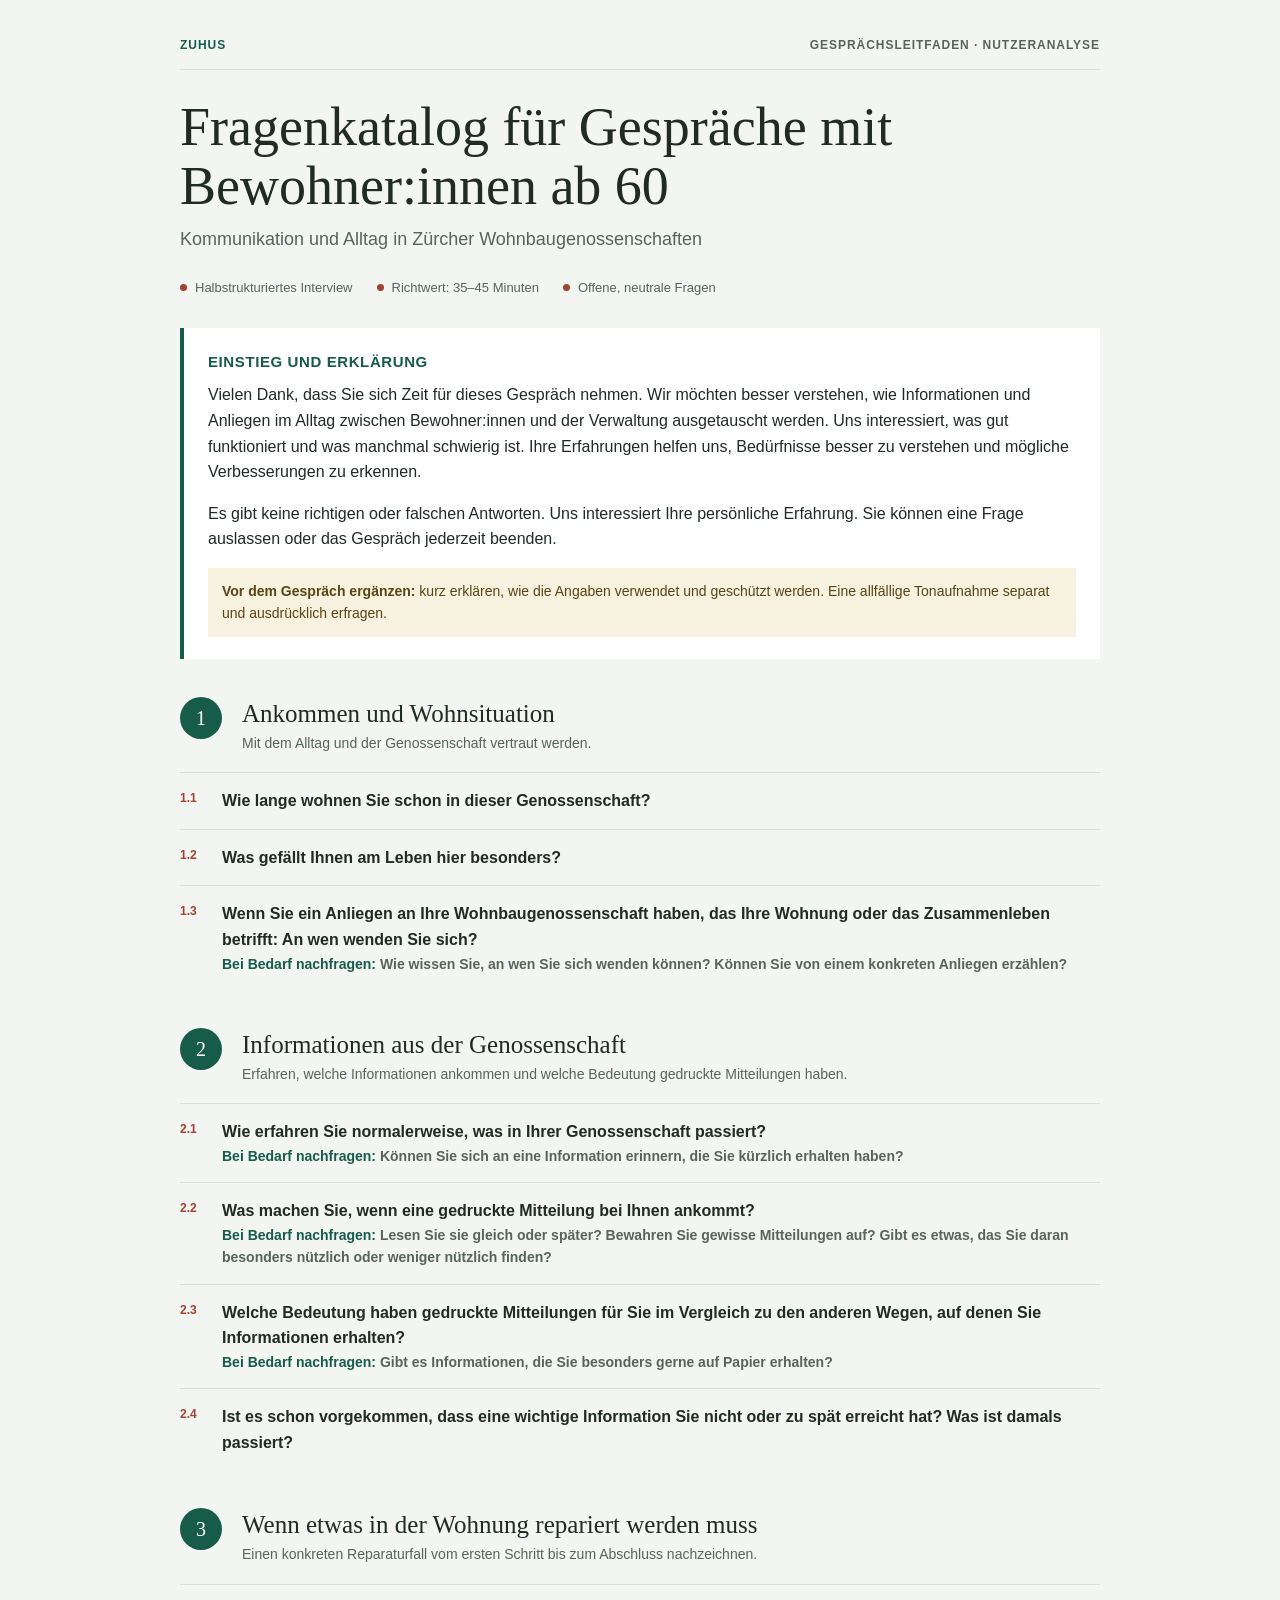
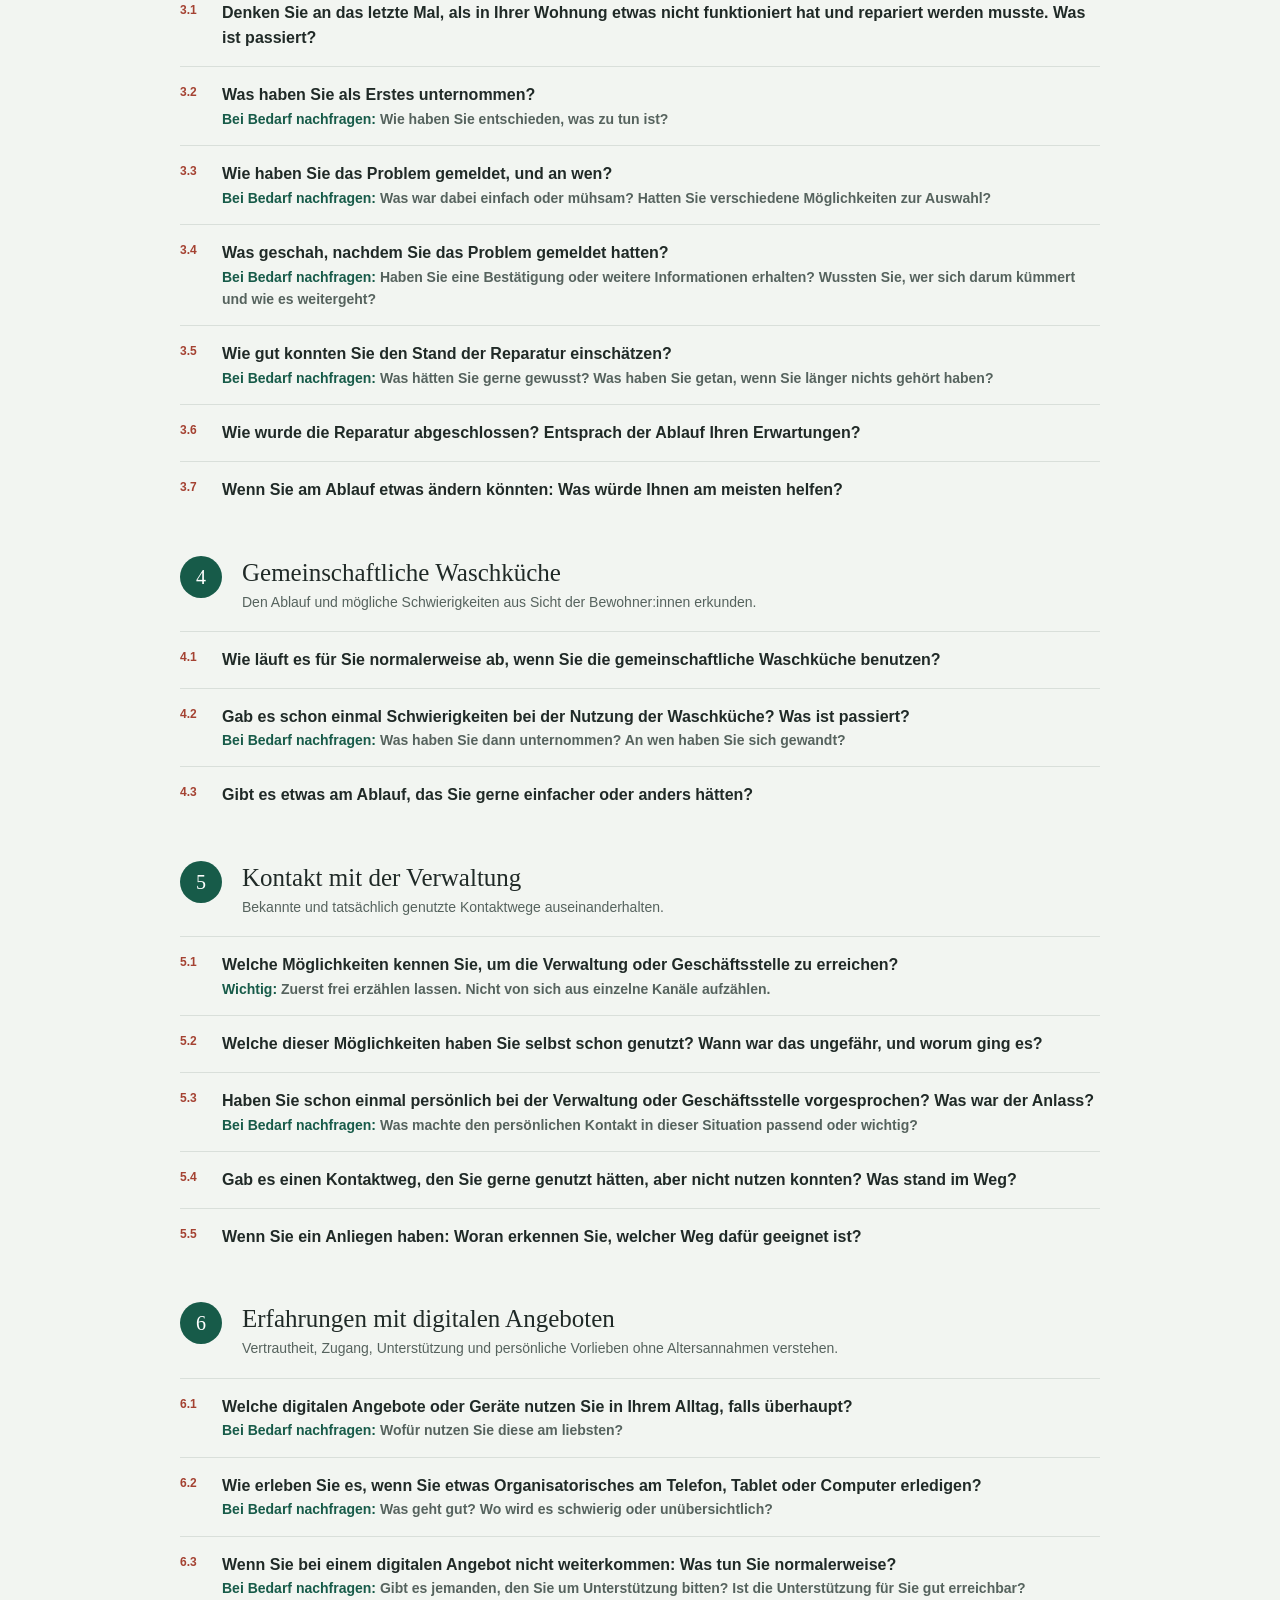
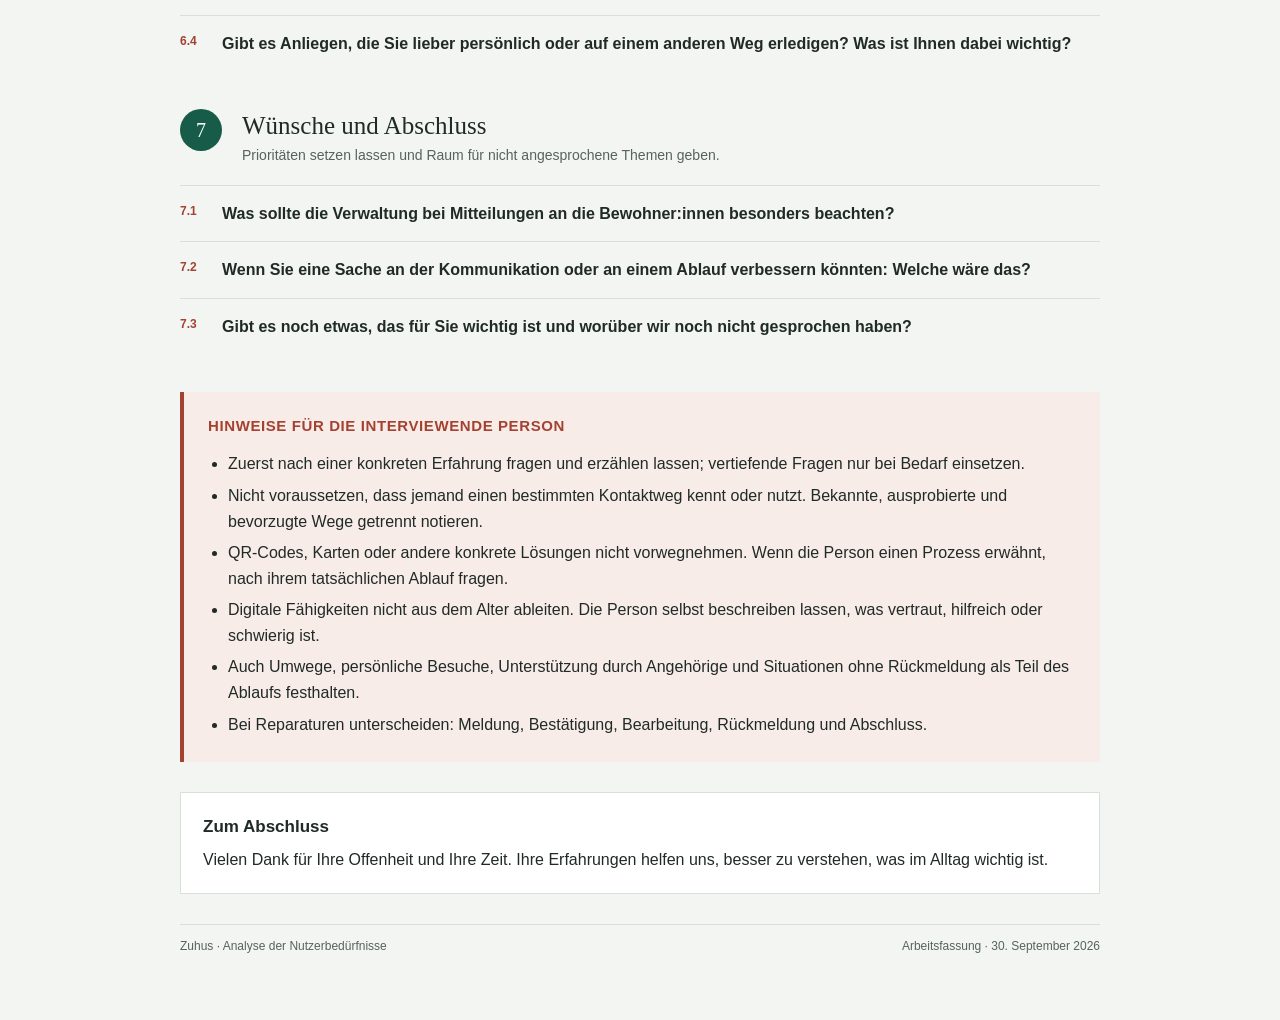
==== docs/interview/index.html @ 31330398 "Add senior interview guide" ====
<!doctype html>
<html lang="de-CH">
<head>
	<meta charset="utf-8">
	<meta name="viewport" content="width=device-width, initial-scale=1">
	<meta name="description" content="Neutraler Leitfaden für Interviews mit Bewohnerinnen und Bewohnern ab 60 Jahren in Zürcher Wohnbaugenossenschaften.">
	<title>Fragenkatalog für Senioreninterviews | Zuhus</title>
	<style>
		:root {
			color-scheme: light;
			--ink: #202a27;
			--muted: #56635e;
			--line: #d9dfda;
			--paper: #fff;
			--canvas: #f2f5f1;
			--green: #175b49;
			--green-soft: #e8f1ec;
			--coral: #a44232;
			--coral-soft: #f8ece8;
			--gold: #795a17;
			--gold-soft: #f7f1df;
		}

		* { box-sizing: border-box; }

		body {
			margin: 0;
			background: var(--canvas);
			color: var(--ink);
			font: 16px/1.6 "Avenir Next", Avenir, "Segoe UI", sans-serif;
		}

		.page {
			width: min(100% - 40px, 920px);
			margin: 36px auto 64px;
		}

		.masthead {
			display: flex;
			align-items: center;
			justify-content: space-between;
			gap: 16px;
			padding-bottom: 14px;
			border-bottom: 1px solid var(--line);
			color: var(--muted);
			font-size: 12px;
			font-weight: 700;
			letter-spacing: .08em;
			text-transform: uppercase;
		}

		.masthead strong { color: var(--green); }

		h1, h2, h3, p { margin-top: 0; }

		h1 {
			max-width: 760px;
			margin: 28px 0 10px;
			font-family: Georgia, "Times New Roman", serif;
			font-size: clamp(34px, 6vw, 54px);
			font-weight: 500;
			line-height: 1.08;
		}

		.subtitle {
			max-width: 680px;
			margin-bottom: 24px;
			color: var(--muted);
			font-size: 18px;
		}

		.meta-row {
			display: flex;
			flex-wrap: wrap;
			gap: 8px 24px;
			margin-bottom: 30px;
			color: var(--muted);
			font-size: 13px;
		}

		.meta-row span::before {
			content: "";
			display: inline-block;
			width: 7px;
			height: 7px;
			margin: 0 8px 1px 0;
			border-radius: 50%;
			background: var(--coral);
		}

		.opening, .interviewer-note {
			padding: 22px 24px;
			border-left: 4px solid var(--green);
			background: var(--paper);
		}

		.opening h2, .interviewer-note h2 {
			margin-bottom: 8px;
			color: var(--green);
			font-size: 15px;
			letter-spacing: .04em;
			text-transform: uppercase;
		}

		.opening p:last-child, .interviewer-note p:last-child { margin-bottom: 0; }

		.placeholder {
			margin-top: 14px;
			padding: 12px 14px;
			background: var(--gold-soft);
			color: #594514;
			font-size: 14px;
		}

		.section-heading {
			display: grid;
			grid-template-columns: 48px 1fr;
			align-items: start;
			gap: 14px;
			margin: 38px 0 18px;
		}

		.section-number {
			display: grid;
			width: 42px;
			aspect-ratio: 1;
			place-items: center;
			border-radius: 50%;
			background: var(--green);
			color: white;
			font-family: Georgia, "Times New Roman", serif;
			font-size: 20px;
		}

		.section-heading h2 {
			margin: 2px 0 3px;
			font-family: Georgia, "Times New Roman", serif;
			font-size: 25px;
			font-weight: 500;
			line-height: 1.2;
		}

		.section-heading p { margin: 0; color: var(--muted); font-size: 14px; }

		.question-list { margin: 0; padding: 0; list-style: none; }

		.question {
			display: grid;
			grid-template-columns: 32px minmax(0, 1fr);
			gap: 10px;
			padding: 15px 0;
			border-top: 1px solid var(--line);
			break-inside: avoid;
		}

		.question-number {
			padding-top: 1px;
			color: var(--coral);
			font-size: 12px;
			font-weight: 800;
		}

		.question p { margin: 0; font-weight: 600; }

		.probes {
			margin: 8px 0 0;
			color: var(--muted);
			font-size: 14px;
		}

		.probes strong { color: var(--green); }

		.interviewer-note {
			margin-top: 38px;
			border-left-color: var(--coral);
			background: var(--coral-soft);
		}

		.interviewer-note h2 { color: var(--coral); }

		.interviewer-note ul { margin: 10px 0 0; padding-left: 20px; }
		.interviewer-note li { padding: 3px 0; }

		.closing {
			margin-top: 30px;
			padding: 20px 22px;
			border: 1px solid var(--line);
			background: var(--paper);
		}

		.closing h2 { margin-bottom: 7px; font-size: 17px; }
		.closing p { margin-bottom: 0; }

		.footer {
			display: flex;
			justify-content: space-between;
			gap: 16px;
			margin-top: 30px;
			padding-top: 12px;
			border-top: 1px solid var(--line);
			color: var(--muted);
			font-size: 12px;
		}

		@media (max-width: 600px) {
			.page { width: min(100% - 28px, 920px); margin-top: 22px; }
			.opening, .interviewer-note { padding: 18px; }
			.section-heading { grid-template-columns: 40px 1fr; gap: 10px; }
			.section-number { width: 36px; }
			.section-heading h2 { font-size: 22px; }
			.footer { flex-direction: column; gap: 4px; }
		}

		@media print {
			@page { size: A4; margin: 17mm 16mm; }
			body { background: white; font-size: 11pt; }
			.page { width: auto; margin: 0; }
			h1 { font-size: 32pt; }
			.subtitle { font-size: 13pt; }
			.section-heading { margin-top: 25px; }
			.opening, .interviewer-note, .closing { break-inside: avoid; }
			.question { padding: 10px 0; }
			.footer { margin-top: 18px; }
		}
	</style>
</head>
<body>
	<main class="page">
		<div class="masthead">
			<strong>Zuhus</strong>
			<span>Gesprächsleitfaden · Nutzeranalyse</span>
		</div>

		<header>
			<h1>Fragenkatalog für Gespräche mit Bewohner:innen ab 60</h1>
			<p class="subtitle">Kommunikation und Alltag in Zürcher Wohnbaugenossenschaften</p>
			<div class="meta-row">
				<span>Halbstrukturiertes Interview</span>
				<span>Richtwert: 35–45 Minuten</span>
				<span>Offene, neutrale Fragen</span>
			</div>
		</header>

		<section class="opening" aria-labelledby="opening-title">
			<h2 id="opening-title">Einstieg und Erklärung</h2>
			<p>Vielen Dank, dass Sie sich Zeit für dieses Gespräch nehmen. Wir möchten besser verstehen, wie Informationen und Anliegen im Alltag zwischen Bewohner:innen und der Verwaltung ausgetauscht werden. Uns interessiert, was gut funktioniert und was manchmal schwierig ist. Ihre Erfahrungen helfen uns, Bedürfnisse besser zu verstehen und mögliche Verbesserungen zu erkennen.</p>
			<p>Es gibt keine richtigen oder falschen Antworten. Uns interessiert Ihre persönliche Erfahrung. Sie können eine Frage auslassen oder das Gespräch jederzeit beenden.</p>
			<p class="placeholder"><strong>Vor dem Gespräch ergänzen:</strong> kurz erklären, wie die Angaben verwendet und geschützt werden. Eine allfällige Tonaufnahme separat und ausdrücklich erfragen.</p>
		</section>

		<section aria-labelledby="section-1">
			<div class="section-heading">
				<span class="section-number">1</span>
				<div><h2 id="section-1">Ankommen und Wohnsituation</h2><p>Mit dem Alltag und der Genossenschaft vertraut werden.</p></div>
			</div>
			<ol class="question-list">
				<li class="question"><span class="question-number">1.1</span><div><p>Wie lange wohnen Sie schon in dieser Genossenschaft?</p></div></li>
				<li class="question"><span class="question-number">1.2</span><div><p>Was gefällt Ihnen am Leben hier besonders?</p></div></li>
				<li class="question"><span class="question-number">1.3</span><div><p>Wenn Sie ein Anliegen an Ihre Wohnbaugenossenschaft haben, das Ihre Wohnung oder das Zusammenleben betrifft: An wen wenden Sie sich?</p><p class="probes"><strong>Bei Bedarf nachfragen:</strong> Wie wissen Sie, an wen Sie sich wenden können? Können Sie von einem konkreten Anliegen erzählen?</p></div></li>
			</ol>
		</section>

		<section aria-labelledby="section-2">
			<div class="section-heading">
				<span class="section-number">2</span>
				<div><h2 id="section-2">Informationen aus der Genossenschaft</h2><p>Erfahren, welche Informationen ankommen und welche Bedeutung gedruckte Mitteilungen haben.</p></div>
			</div>
			<ol class="question-list">
				<li class="question"><span class="question-number">2.1</span><div><p>Wie erfahren Sie normalerweise, was in Ihrer Genossenschaft passiert?</p><p class="probes"><strong>Bei Bedarf nachfragen:</strong> Können Sie sich an eine Information erinnern, die Sie kürzlich erhalten haben?</p></div></li>
				<li class="question"><span class="question-number">2.2</span><div><p>Was machen Sie, wenn eine gedruckte Mitteilung bei Ihnen ankommt?</p><p class="probes"><strong>Bei Bedarf nachfragen:</strong> Lesen Sie sie gleich oder später? Bewahren Sie gewisse Mitteilungen auf? Gibt es etwas, das Sie daran besonders nützlich oder weniger nützlich finden?</p></div></li>
				<li class="question"><span class="question-number">2.3</span><div><p>Welche Bedeutung haben gedruckte Mitteilungen für Sie im Vergleich zu den anderen Wegen, auf denen Sie Informationen erhalten?</p><p class="probes"><strong>Bei Bedarf nachfragen:</strong> Gibt es Informationen, die Sie besonders gerne auf Papier erhalten?</p></div></li>
				<li class="question"><span class="question-number">2.4</span><div><p>Ist es schon vorgekommen, dass eine wichtige Information Sie nicht oder zu spät erreicht hat? Was ist damals passiert?</p></div></li>
			</ol>
		</section>

		<section aria-labelledby="section-3">
			<div class="section-heading">
				<span class="section-number">3</span>
				<div><h2 id="section-3">Wenn etwas in der Wohnung repariert werden muss</h2><p>Einen konkreten Reparaturfall vom ersten Schritt bis zum Abschluss nachzeichnen.</p></div>
			</div>
			<ol class="question-list">
				<li class="question"><span class="question-number">3.1</span><div><p>Denken Sie an das letzte Mal, als in Ihrer Wohnung etwas nicht funktioniert hat und repariert werden musste. Was ist passiert?</p></div></li>
				<li class="question"><span class="question-number">3.2</span><div><p>Was haben Sie als Erstes unternommen?</p><p class="probes"><strong>Bei Bedarf nachfragen:</strong> Wie haben Sie entschieden, was zu tun ist?</p></div></li>
				<li class="question"><span class="question-number">3.3</span><div><p>Wie haben Sie das Problem gemeldet, und an wen?</p><p class="probes"><strong>Bei Bedarf nachfragen:</strong> Was war dabei einfach oder mühsam? Hatten Sie verschiedene Möglichkeiten zur Auswahl?</p></div></li>
				<li class="question"><span class="question-number">3.4</span><div><p>Was geschah, nachdem Sie das Problem gemeldet hatten?</p><p class="probes"><strong>Bei Bedarf nachfragen:</strong> Haben Sie eine Bestätigung oder weitere Informationen erhalten? Wussten Sie, wer sich darum kümmert und wie es weitergeht?</p></div></li>
				<li class="question"><span class="question-number">3.5</span><div><p>Wie gut konnten Sie den Stand der Reparatur einschätzen?</p><p class="probes"><strong>Bei Bedarf nachfragen:</strong> Was hätten Sie gerne gewusst? Was haben Sie getan, wenn Sie länger nichts gehört haben?</p></div></li>
				<li class="question"><span class="question-number">3.6</span><div><p>Wie wurde die Reparatur abgeschlossen? Entsprach der Ablauf Ihren Erwartungen?</p></div></li>
				<li class="question"><span class="question-number">3.7</span><div><p>Wenn Sie am Ablauf etwas ändern könnten: Was würde Ihnen am meisten helfen?</p></div></li>
			</ol>
		</section>

		<section aria-labelledby="section-4">
			<div class="section-heading">
				<span class="section-number">4</span>
				<div><h2 id="section-4">Gemeinschaftliche Waschküche</h2><p>Den Ablauf und mögliche Schwierigkeiten aus Sicht der Bewohner:innen erkunden.</p></div>
			</div>
			<ol class="question-list">
				<li class="question"><span class="question-number">4.1</span><div><p>Wie läuft es für Sie normalerweise ab, wenn Sie die gemeinschaftliche Waschküche benutzen?</p></div></li>
				<li class="question"><span class="question-number">4.2</span><div><p>Gab es schon einmal Schwierigkeiten bei der Nutzung der Waschküche? Was ist passiert?</p><p class="probes"><strong>Bei Bedarf nachfragen:</strong> Was haben Sie dann unternommen? An wen haben Sie sich gewandt?</p></div></li>
				<li class="question"><span class="question-number">4.3</span><div><p>Gibt es etwas am Ablauf, das Sie gerne einfacher oder anders hätten?</p></div></li>
			</ol>
		</section>

		<section aria-labelledby="section-5">
			<div class="section-heading">
				<span class="section-number">5</span>
				<div><h2 id="section-5">Kontakt mit der Verwaltung</h2><p>Bekannte und tatsächlich genutzte Kontaktwege auseinanderhalten.</p></div>
			</div>
			<ol class="question-list">
				<li class="question"><span class="question-number">5.1</span><div><p>Welche Möglichkeiten kennen Sie, um die Verwaltung oder Geschäftsstelle zu erreichen?</p><p class="probes"><strong>Wichtig:</strong> Zuerst frei erzählen lassen. Nicht von sich aus einzelne Kanäle aufzählen.</p></div></li>
				<li class="question"><span class="question-number">5.2</span><div><p>Welche dieser Möglichkeiten haben Sie selbst schon genutzt? Wann war das ungefähr, und worum ging es?</p></div></li>
				<li class="question"><span class="question-number">5.3</span><div><p>Haben Sie schon einmal persönlich bei der Verwaltung oder Geschäftsstelle vorgesprochen? Was war der Anlass?</p><p class="probes"><strong>Bei Bedarf nachfragen:</strong> Was machte den persönlichen Kontakt in dieser Situation passend oder wichtig?</p></div></li>
				<li class="question"><span class="question-number">5.4</span><div><p>Gab es einen Kontaktweg, den Sie gerne genutzt hätten, aber nicht nutzen konnten? Was stand im Weg?</p></div></li>
				<li class="question"><span class="question-number">5.5</span><div><p>Wenn Sie ein Anliegen haben: Woran erkennen Sie, welcher Weg dafür geeignet ist?</p></div></li>
			</ol>
		</section>

		<section aria-labelledby="section-6">
			<div class="section-heading">
				<span class="section-number">6</span>
				<div><h2 id="section-6">Erfahrungen mit digitalen Angeboten</h2><p>Vertrautheit, Zugang, Unterstützung und persönliche Vorlieben ohne Altersannahmen verstehen.</p></div>
			</div>
			<ol class="question-list">
				<li class="question"><span class="question-number">6.1</span><div><p>Welche digitalen Angebote oder Geräte nutzen Sie in Ihrem Alltag, falls überhaupt?</p><p class="probes"><strong>Bei Bedarf nachfragen:</strong> Wofür nutzen Sie diese am liebsten?</p></div></li>
				<li class="question"><span class="question-number">6.2</span><div><p>Wie erleben Sie es, wenn Sie etwas Organisatorisches am Telefon, Tablet oder Computer erledigen?</p><p class="probes"><strong>Bei Bedarf nachfragen:</strong> Was geht gut? Wo wird es schwierig oder unübersichtlich?</p></div></li>
				<li class="question"><span class="question-number">6.3</span><div><p>Wenn Sie bei einem digitalen Angebot nicht weiterkommen: Was tun Sie normalerweise?</p><p class="probes"><strong>Bei Bedarf nachfragen:</strong> Gibt es jemanden, den Sie um Unterstützung bitten? Ist die Unterstützung für Sie gut erreichbar?</p></div></li>
				<li class="question"><span class="question-number">6.4</span><div><p>Gibt es Anliegen, die Sie lieber persönlich oder auf einem anderen Weg erledigen? Was ist Ihnen dabei wichtig?</p></div></li>
			</ol>
		</section>

		<section aria-labelledby="section-7">
			<div class="section-heading">
				<span class="section-number">7</span>
				<div><h2 id="section-7">Wünsche und Abschluss</h2><p>Prioritäten setzen lassen und Raum für nicht angesprochene Themen geben.</p></div>
			</div>
			<ol class="question-list">
				<li class="question"><span class="question-number">7.1</span><div><p>Was sollte die Verwaltung bei Mitteilungen an die Bewohner:innen besonders beachten?</p></div></li>
				<li class="question"><span class="question-number">7.2</span><div><p>Wenn Sie eine Sache an der Kommunikation oder an einem Ablauf verbessern könnten: Welche wäre das?</p></div></li>
				<li class="question"><span class="question-number">7.3</span><div><p>Gibt es noch etwas, das für Sie wichtig ist und worüber wir noch nicht gesprochen haben?</p></div></li>
			</ol>
		</section>

		<aside class="interviewer-note" aria-labelledby="note-title">
			<h2 id="note-title">Hinweise für die interviewende Person</h2>
			<ul>
				<li>Zuerst nach einer konkreten Erfahrung fragen und erzählen lassen; vertiefende Fragen nur bei Bedarf einsetzen.</li>
				<li>Nicht voraussetzen, dass jemand einen bestimmten Kontaktweg kennt oder nutzt. Bekannte, ausprobierte und bevorzugte Wege getrennt notieren.</li>
				<li>QR-Codes, Karten oder andere konkrete Lösungen nicht vorwegnehmen. Wenn die Person einen Prozess erwähnt, nach ihrem tatsächlichen Ablauf fragen.</li>
				<li>Digitale Fähigkeiten nicht aus dem Alter ableiten. Die Person selbst beschreiben lassen, was vertraut, hilfreich oder schwierig ist.</li>
				<li>Auch Umwege, persönliche Besuche, Unterstützung durch Angehörige und Situationen ohne Rückmeldung als Teil des Ablaufs festhalten.</li>
				<li>Bei Reparaturen unterscheiden: Meldung, Bestätigung, Bearbeitung, Rückmeldung und Abschluss.</li>
			</ul>
		</aside>

		<section class="closing" aria-labelledby="closing-title">
			<h2 id="closing-title">Zum Abschluss</h2>
			<p>Vielen Dank für Ihre Offenheit und Ihre Zeit. Ihre Erfahrungen helfen uns, besser zu verstehen, was im Alltag wichtig ist.</p>
		</section>

		<footer class="footer">
			<span>Zuhus · Analyse der Nutzerbedürfnisse</span>
			<span>Arbeitsfassung · 30. September 2026</span>
		</footer>
	</main>
</body>
</html>
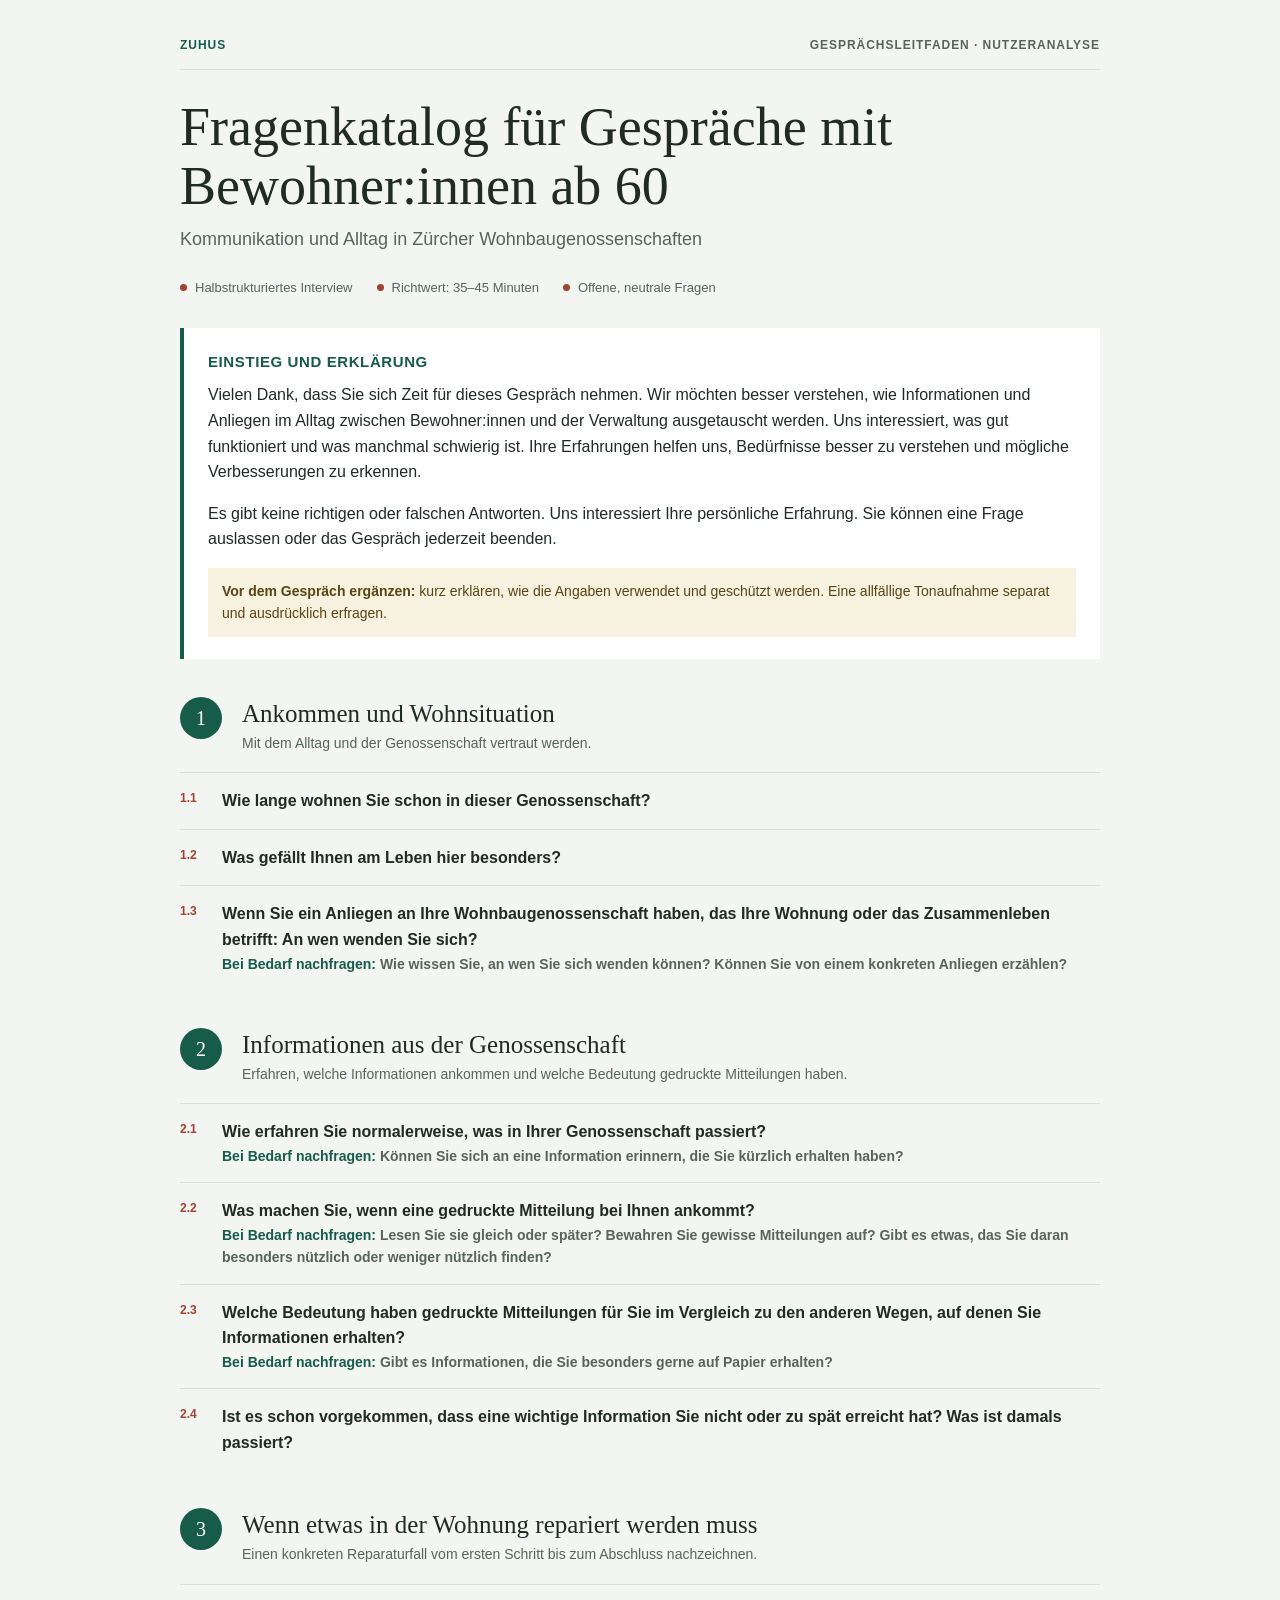
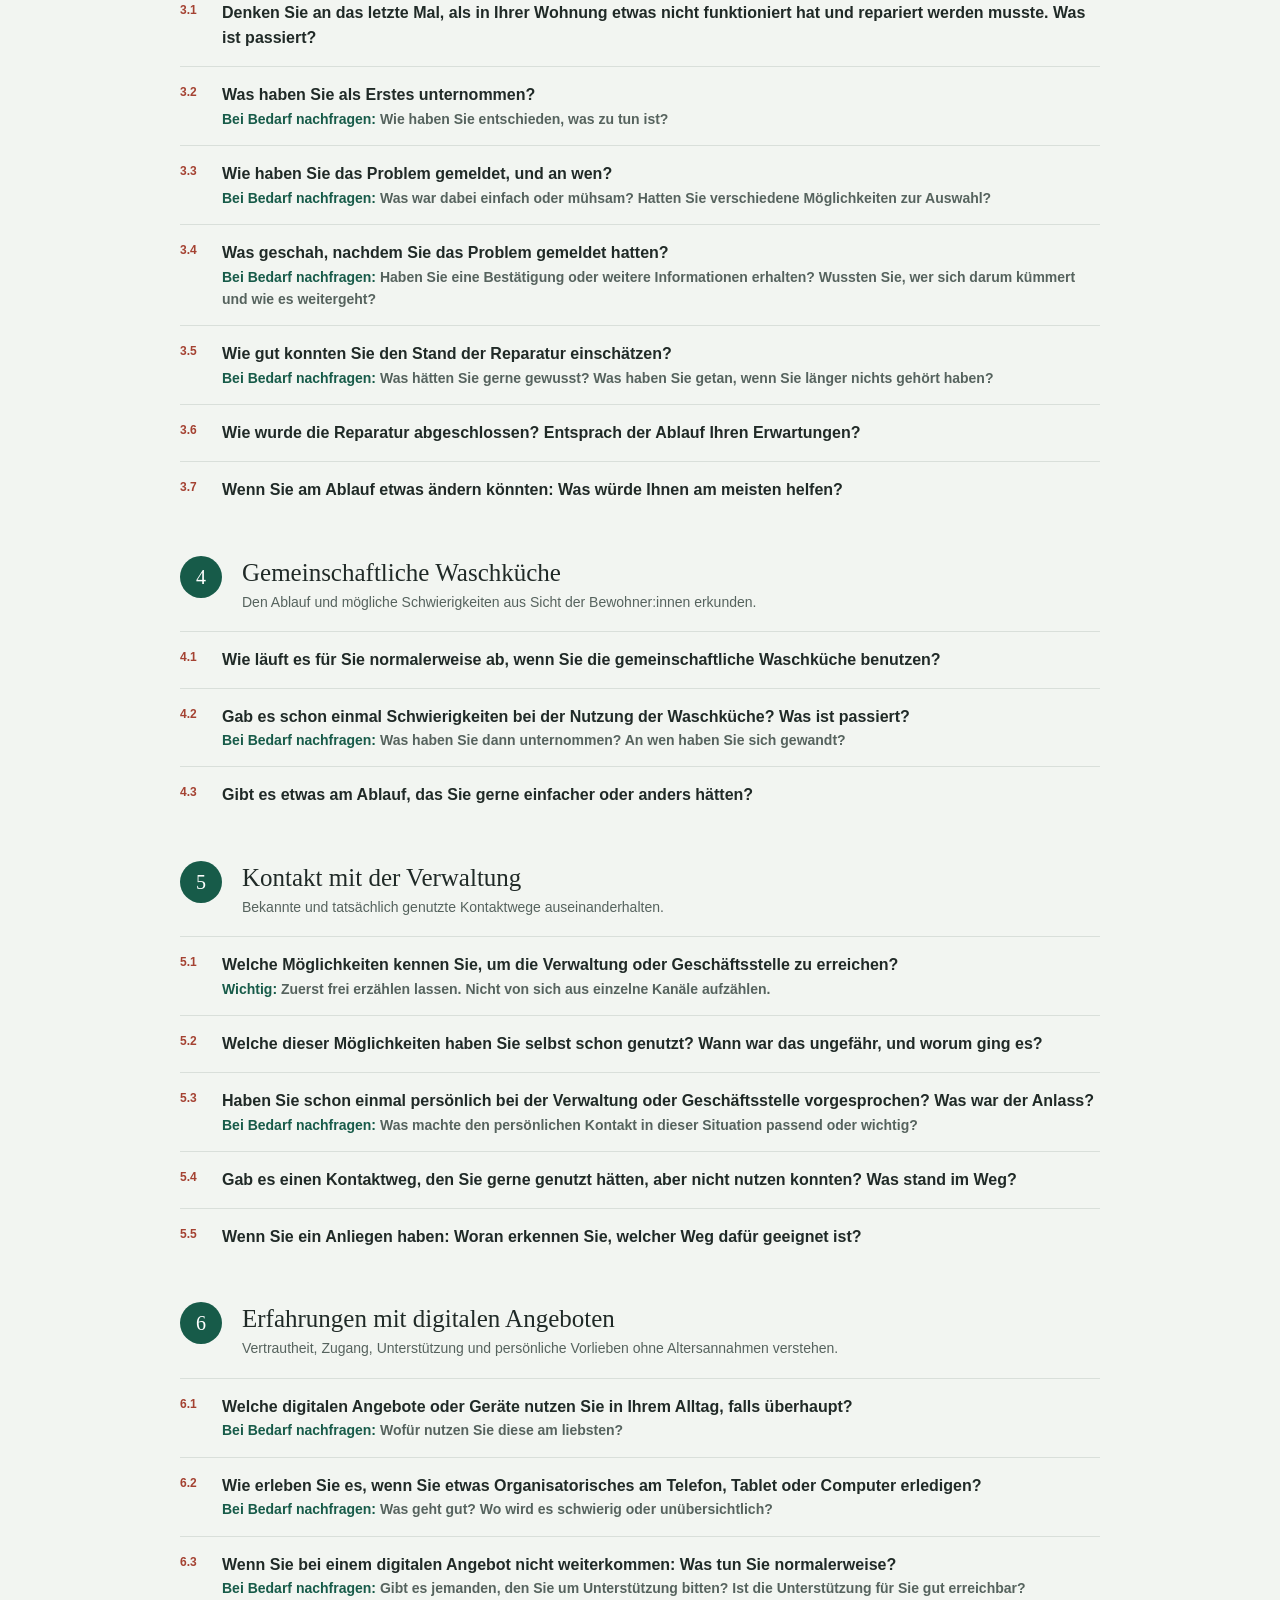
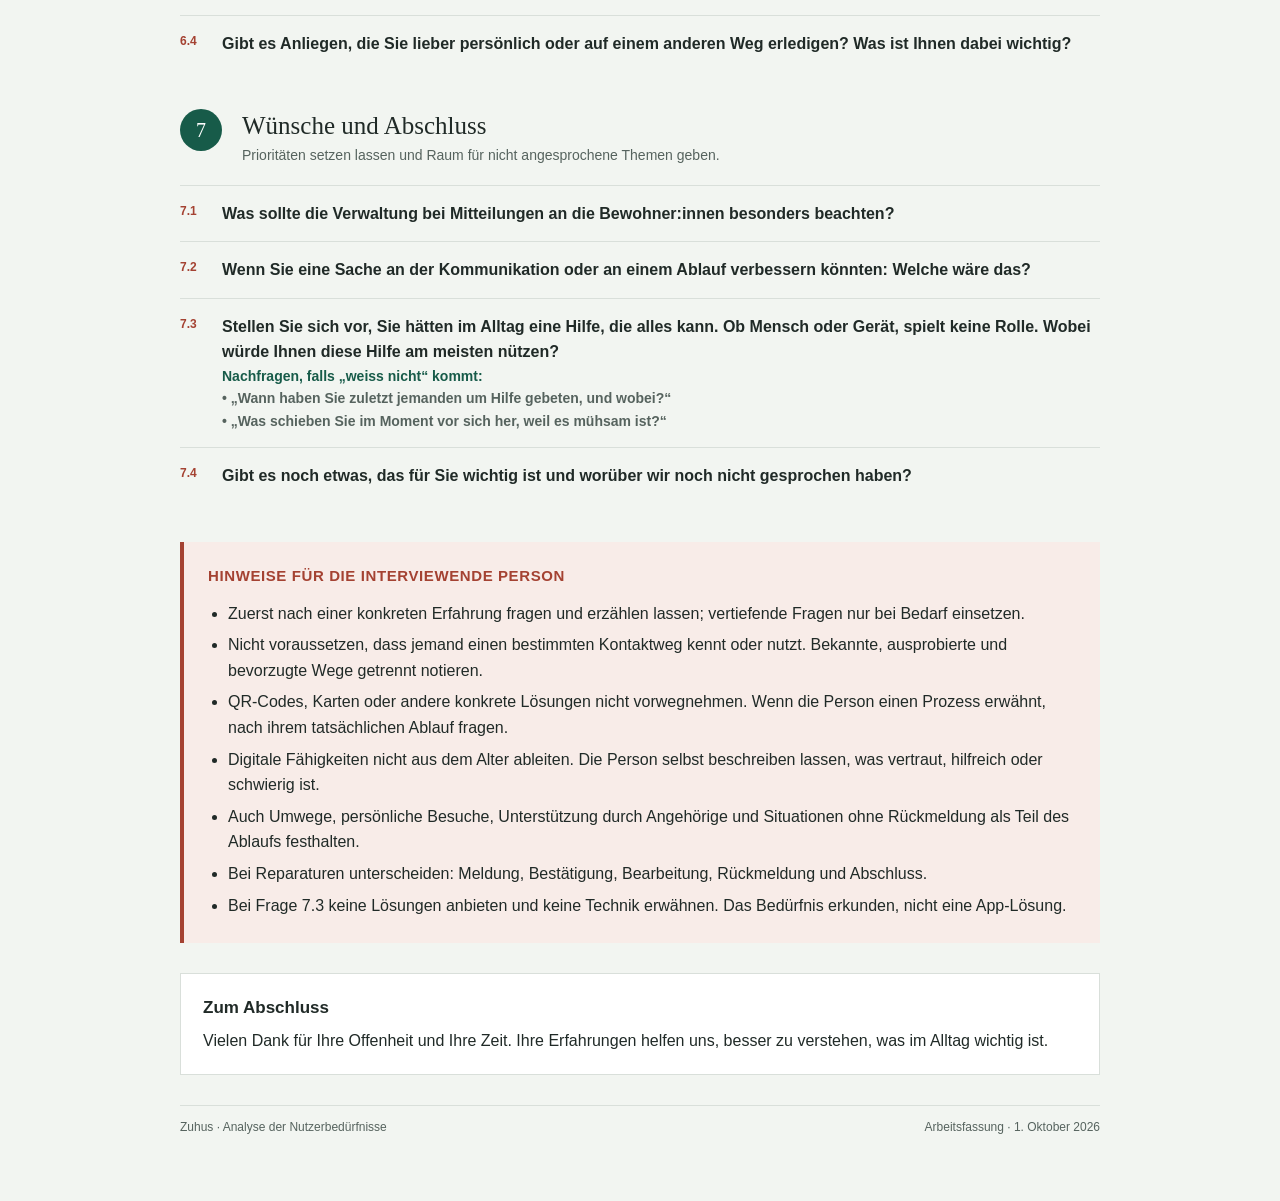
==== commit 1af0fc7c: "Update interview guide question 7.3" ====
--- a/docs/interview/index.html
+++ b/docs/interview/index.html
@@ -336,7 +336,8 @@
 			<ol class="question-list">
 				<li class="question"><span class="question-number">7.1</span><div><p>Was sollte die Verwaltung bei Mitteilungen an die Bewohner:innen besonders beachten?</p></div></li>
 				<li class="question"><span class="question-number">7.2</span><div><p>Wenn Sie eine Sache an der Kommunikation oder an einem Ablauf verbessern könnten: Welche wäre das?</p></div></li>
-				<li class="question"><span class="question-number">7.3</span><div><p>Gibt es noch etwas, das für Sie wichtig ist und worüber wir noch nicht gesprochen haben?</p></div></li>
+				<li class="question"><span class="question-number">7.3</span><div><p>Stellen Sie sich vor, Sie hätten im Alltag eine Hilfe, die alles kann. Ob Mensch oder Gerät, spielt keine Rolle. Wobei würde Ihnen diese Hilfe am meisten nützen?</p><p class="probes"><strong>Nachfragen, falls „weiss nicht“ kommt:</strong><br>• „Wann haben Sie zuletzt jemanden um Hilfe gebeten, und wobei?“<br>• „Was schieben Sie im Moment vor sich her, weil es mühsam ist?“</p></div></li>
+				<li class="question"><span class="question-number">7.4</span><div><p>Gibt es noch etwas, das für Sie wichtig ist und worüber wir noch nicht gesprochen haben?</p></div></li>
 			</ol>
 		</section>
 
@@ -349,6 +350,7 @@
 				<li>Digitale Fähigkeiten nicht aus dem Alter ableiten. Die Person selbst beschreiben lassen, was vertraut, hilfreich oder schwierig ist.</li>
 				<li>Auch Umwege, persönliche Besuche, Unterstützung durch Angehörige und Situationen ohne Rückmeldung als Teil des Ablaufs festhalten.</li>
 				<li>Bei Reparaturen unterscheiden: Meldung, Bestätigung, Bearbeitung, Rückmeldung und Abschluss.</li>
+				<li>Bei Frage 7.3 keine Lösungen anbieten und keine Technik erwähnen. Das Bedürfnis erkunden, nicht eine App-Lösung.</li>
 			</ul>
 		</aside>
 
@@ -359,7 +361,7 @@
 
 		<footer class="footer">
 			<span>Zuhus · Analyse der Nutzerbedürfnisse</span>
-			<span>Arbeitsfassung · 30. September 2026</span>
+			<span>Arbeitsfassung · 1. Oktober 2026</span>
 		</footer>
 	</main>
 </body>
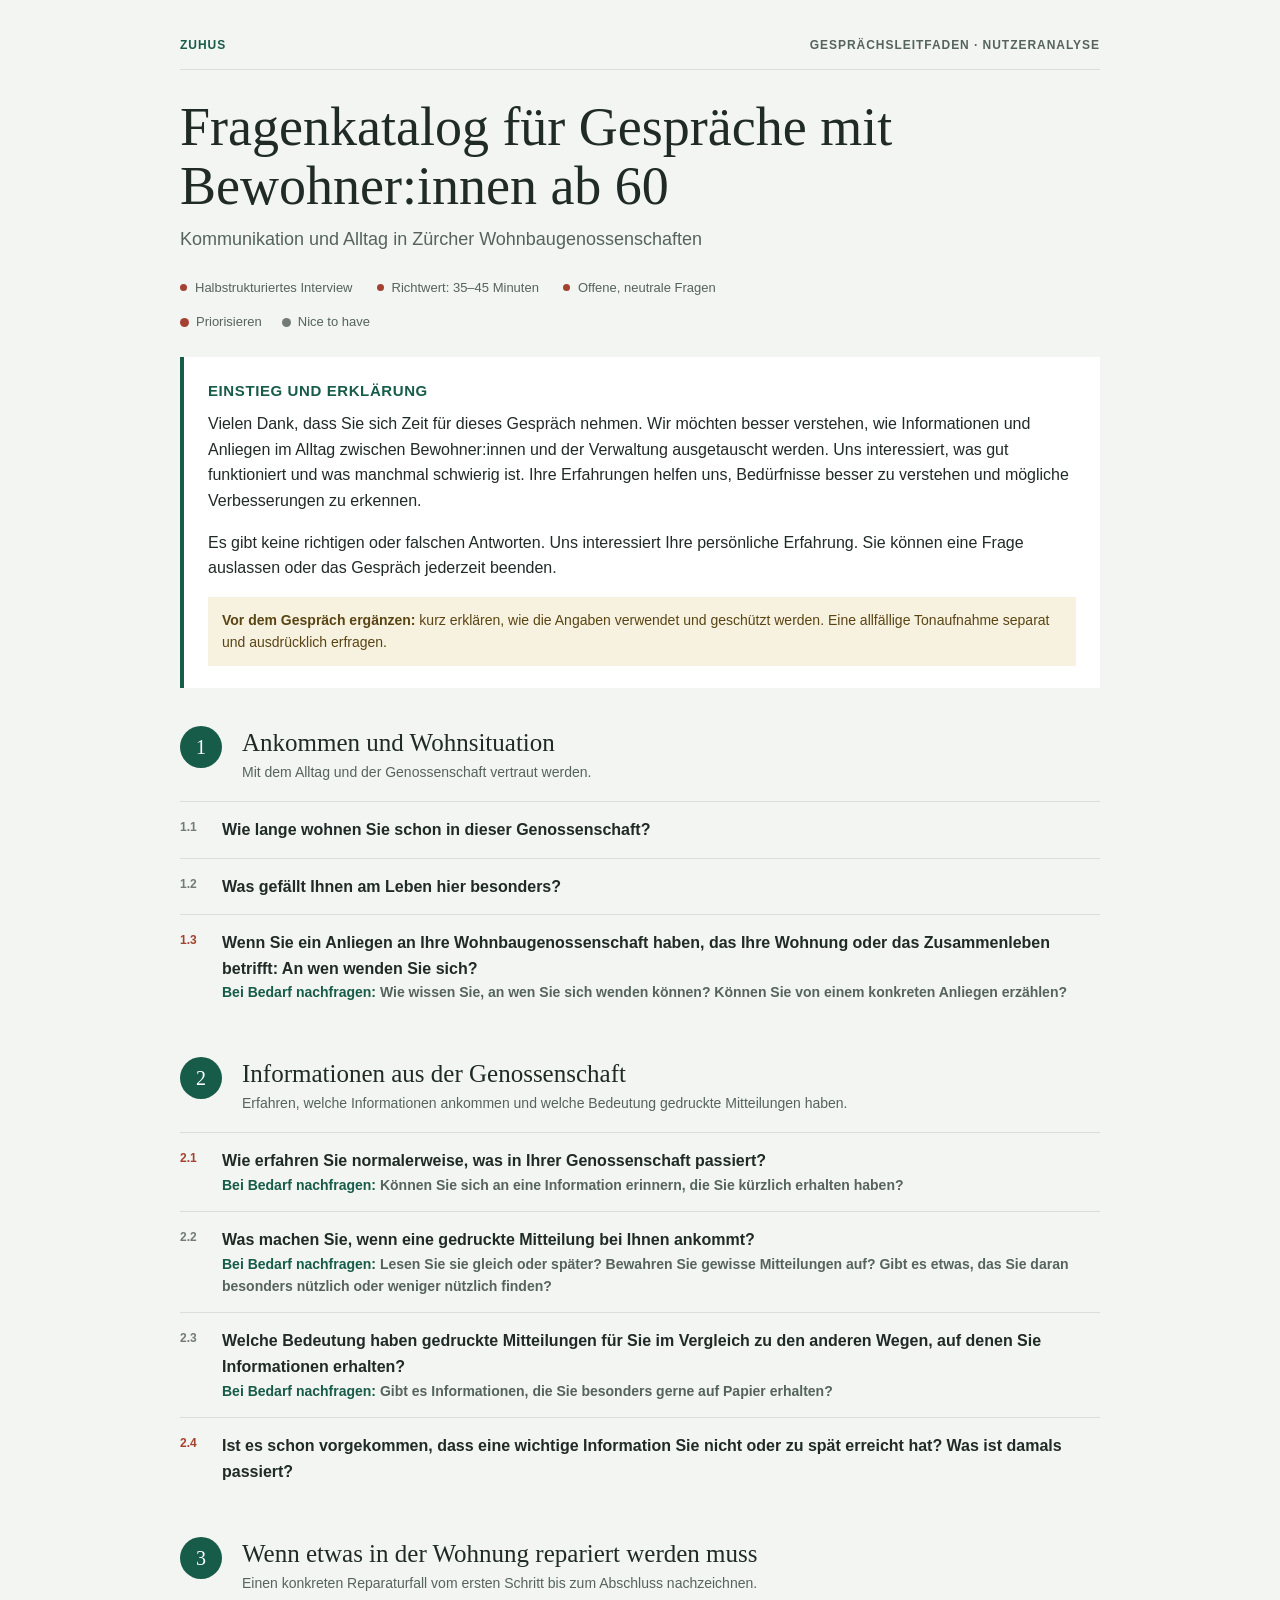
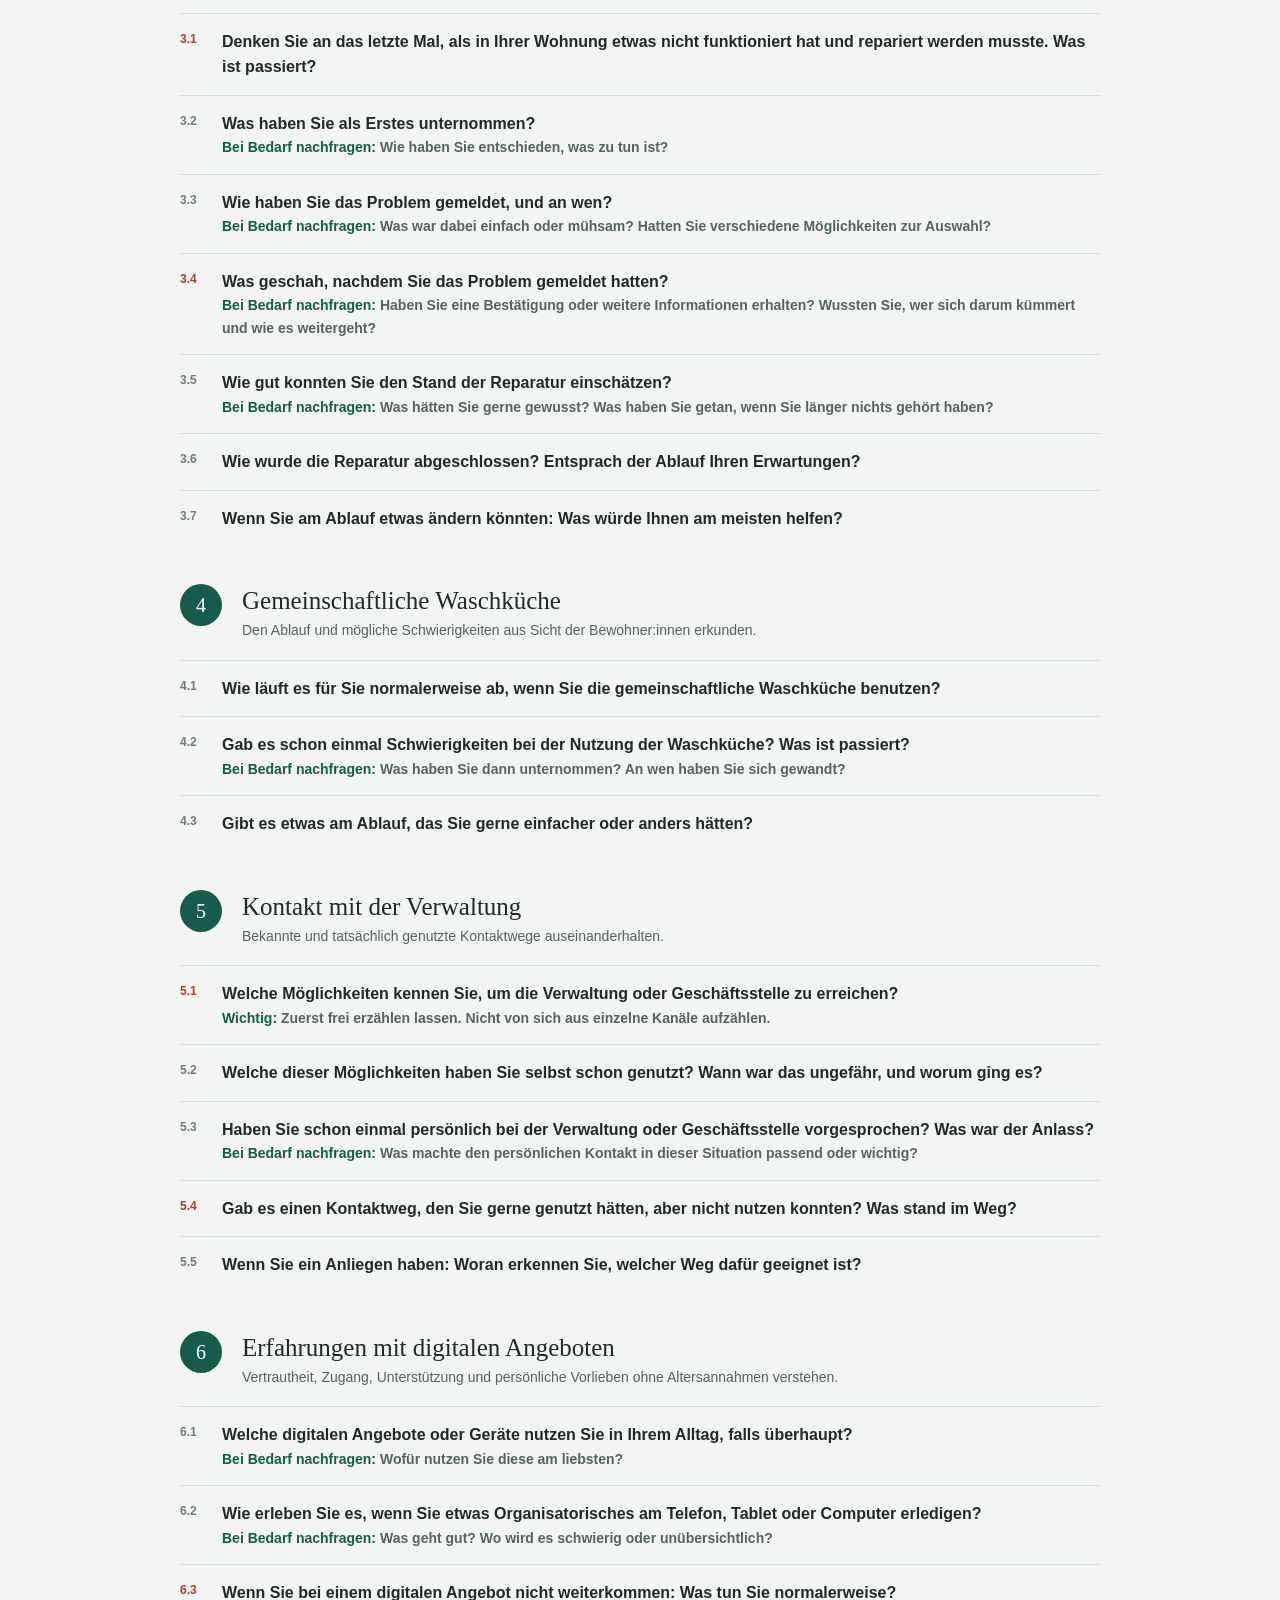
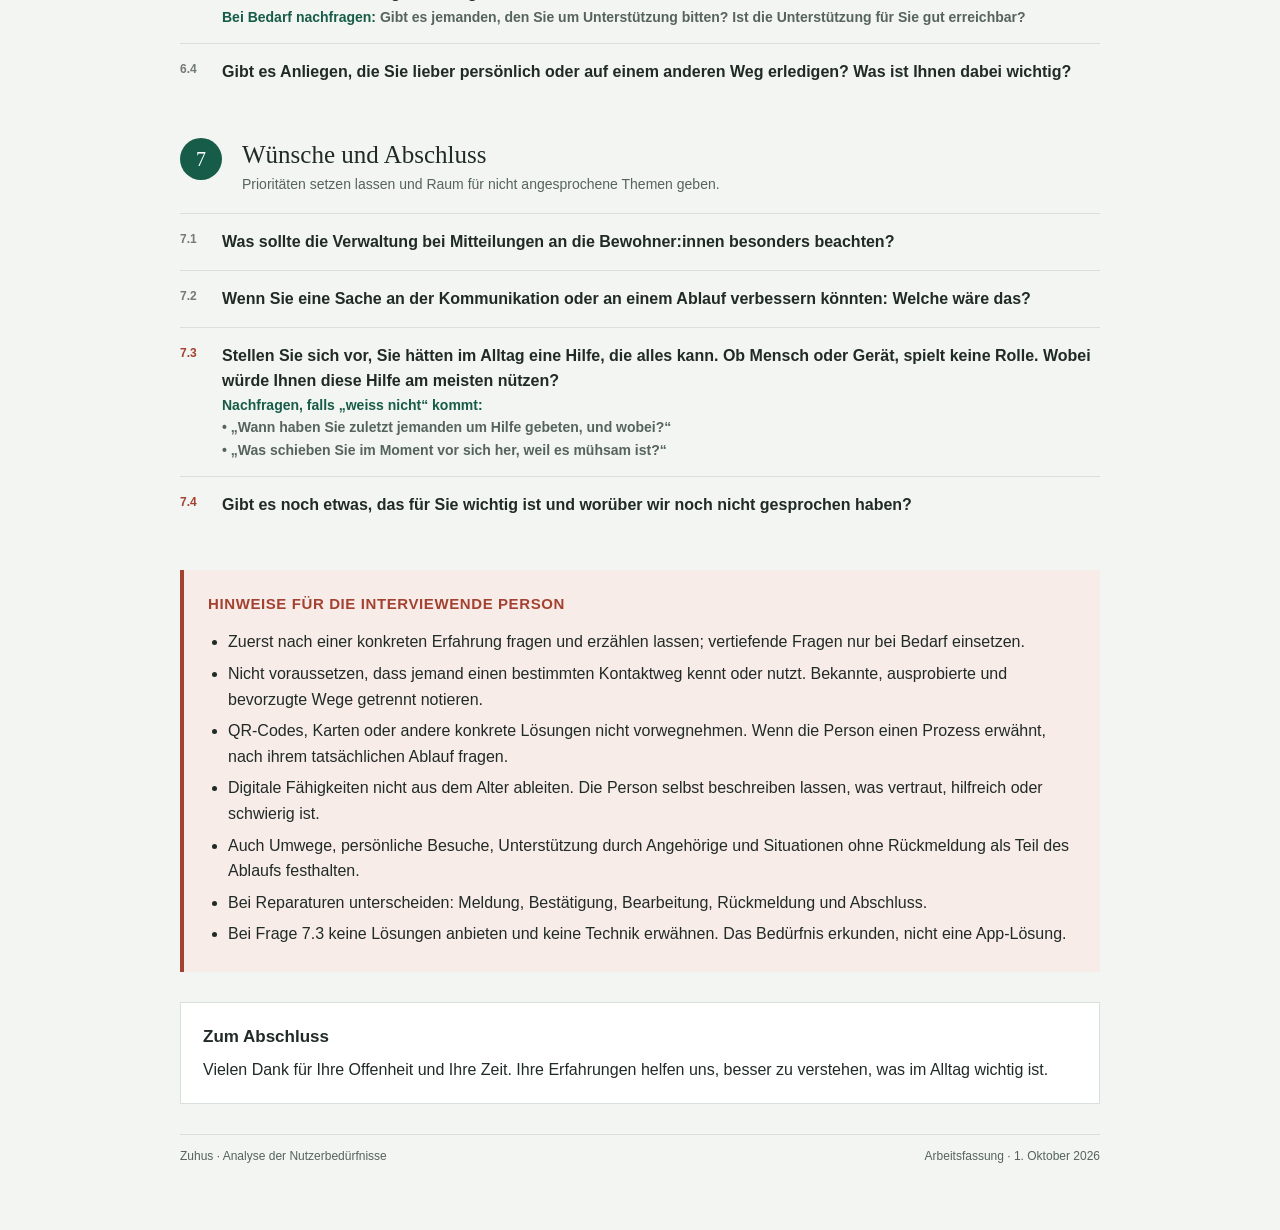
==== commit ebc9549c: "Mark priority interview questions" ====
--- a/docs/interview/index.html
+++ b/docs/interview/index.html
@@ -88,6 +88,26 @@
 			background: var(--coral);
 		}
 
+		.priority-legend {
+			display: flex;
+			flex-wrap: wrap;
+			gap: 8px 20px;
+			margin: -16px 0 24px;
+			color: var(--muted);
+			font-size: 13px;
+		}
+
+		.priority-legend span { display: inline-flex; align-items: center; gap: 7px; }
+
+		.legend-dot {
+			width: 9px;
+			height: 9px;
+			border-radius: 50%;
+			background: var(--coral);
+		}
+
+		.legend-dot.nice-to-have { background: #737b77; }
+
 		.opening, .interviewer-note {
 			padding: 22px 24px;
 			border-left: 4px solid var(--green);
@@ -155,10 +175,12 @@
 
 		.question-number {
 			padding-top: 1px;
-			color: var(--coral);
+			color: #737b77;
 			font-size: 12px;
 			font-weight: 800;
 		}
+
+		.question-number.priority { color: var(--coral); }
 
 		.question p { margin: 0; font-weight: 600; }
 
@@ -239,6 +261,10 @@
 				<span>Richtwert: 35–45 Minuten</span>
 				<span>Offene, neutrale Fragen</span>
 			</div>
+			<div class="priority-legend" aria-label="Fragenpriorität">
+				<span><i class="legend-dot" aria-hidden="true"></i>Priorisieren</span>
+				<span><i class="legend-dot nice-to-have" aria-hidden="true"></i>Nice to have</span>
+			</div>
 		</header>
 
 		<section class="opening" aria-labelledby="opening-title">
@@ -256,7 +282,7 @@
 			<ol class="question-list">
 				<li class="question"><span class="question-number">1.1</span><div><p>Wie lange wohnen Sie schon in dieser Genossenschaft?</p></div></li>
 				<li class="question"><span class="question-number">1.2</span><div><p>Was gefällt Ihnen am Leben hier besonders?</p></div></li>
-				<li class="question"><span class="question-number">1.3</span><div><p>Wenn Sie ein Anliegen an Ihre Wohnbaugenossenschaft haben, das Ihre Wohnung oder das Zusammenleben betrifft: An wen wenden Sie sich?</p><p class="probes"><strong>Bei Bedarf nachfragen:</strong> Wie wissen Sie, an wen Sie sich wenden können? Können Sie von einem konkreten Anliegen erzählen?</p></div></li>
+				<li class="question"><span class="question-number priority">1.3</span><div><p>Wenn Sie ein Anliegen an Ihre Wohnbaugenossenschaft haben, das Ihre Wohnung oder das Zusammenleben betrifft: An wen wenden Sie sich?</p><p class="probes"><strong>Bei Bedarf nachfragen:</strong> Wie wissen Sie, an wen Sie sich wenden können? Können Sie von einem konkreten Anliegen erzählen?</p></div></li>
 			</ol>
 		</section>
 
@@ -266,10 +292,10 @@
 				<div><h2 id="section-2">Informationen aus der Genossenschaft</h2><p>Erfahren, welche Informationen ankommen und welche Bedeutung gedruckte Mitteilungen haben.</p></div>
 			</div>
 			<ol class="question-list">
-				<li class="question"><span class="question-number">2.1</span><div><p>Wie erfahren Sie normalerweise, was in Ihrer Genossenschaft passiert?</p><p class="probes"><strong>Bei Bedarf nachfragen:</strong> Können Sie sich an eine Information erinnern, die Sie kürzlich erhalten haben?</p></div></li>
+				<li class="question"><span class="question-number priority">2.1</span><div><p>Wie erfahren Sie normalerweise, was in Ihrer Genossenschaft passiert?</p><p class="probes"><strong>Bei Bedarf nachfragen:</strong> Können Sie sich an eine Information erinnern, die Sie kürzlich erhalten haben?</p></div></li>
 				<li class="question"><span class="question-number">2.2</span><div><p>Was machen Sie, wenn eine gedruckte Mitteilung bei Ihnen ankommt?</p><p class="probes"><strong>Bei Bedarf nachfragen:</strong> Lesen Sie sie gleich oder später? Bewahren Sie gewisse Mitteilungen auf? Gibt es etwas, das Sie daran besonders nützlich oder weniger nützlich finden?</p></div></li>
 				<li class="question"><span class="question-number">2.3</span><div><p>Welche Bedeutung haben gedruckte Mitteilungen für Sie im Vergleich zu den anderen Wegen, auf denen Sie Informationen erhalten?</p><p class="probes"><strong>Bei Bedarf nachfragen:</strong> Gibt es Informationen, die Sie besonders gerne auf Papier erhalten?</p></div></li>
-				<li class="question"><span class="question-number">2.4</span><div><p>Ist es schon vorgekommen, dass eine wichtige Information Sie nicht oder zu spät erreicht hat? Was ist damals passiert?</p></div></li>
+				<li class="question"><span class="question-number priority">2.4</span><div><p>Ist es schon vorgekommen, dass eine wichtige Information Sie nicht oder zu spät erreicht hat? Was ist damals passiert?</p></div></li>
 			</ol>
 		</section>
 
@@ -279,10 +305,10 @@
 				<div><h2 id="section-3">Wenn etwas in der Wohnung repariert werden muss</h2><p>Einen konkreten Reparaturfall vom ersten Schritt bis zum Abschluss nachzeichnen.</p></div>
 			</div>
 			<ol class="question-list">
-				<li class="question"><span class="question-number">3.1</span><div><p>Denken Sie an das letzte Mal, als in Ihrer Wohnung etwas nicht funktioniert hat und repariert werden musste. Was ist passiert?</p></div></li>
+				<li class="question"><span class="question-number priority">3.1</span><div><p>Denken Sie an das letzte Mal, als in Ihrer Wohnung etwas nicht funktioniert hat und repariert werden musste. Was ist passiert?</p></div></li>
 				<li class="question"><span class="question-number">3.2</span><div><p>Was haben Sie als Erstes unternommen?</p><p class="probes"><strong>Bei Bedarf nachfragen:</strong> Wie haben Sie entschieden, was zu tun ist?</p></div></li>
 				<li class="question"><span class="question-number">3.3</span><div><p>Wie haben Sie das Problem gemeldet, und an wen?</p><p class="probes"><strong>Bei Bedarf nachfragen:</strong> Was war dabei einfach oder mühsam? Hatten Sie verschiedene Möglichkeiten zur Auswahl?</p></div></li>
-				<li class="question"><span class="question-number">3.4</span><div><p>Was geschah, nachdem Sie das Problem gemeldet hatten?</p><p class="probes"><strong>Bei Bedarf nachfragen:</strong> Haben Sie eine Bestätigung oder weitere Informationen erhalten? Wussten Sie, wer sich darum kümmert und wie es weitergeht?</p></div></li>
+				<li class="question"><span class="question-number priority">3.4</span><div><p>Was geschah, nachdem Sie das Problem gemeldet hatten?</p><p class="probes"><strong>Bei Bedarf nachfragen:</strong> Haben Sie eine Bestätigung oder weitere Informationen erhalten? Wussten Sie, wer sich darum kümmert und wie es weitergeht?</p></div></li>
 				<li class="question"><span class="question-number">3.5</span><div><p>Wie gut konnten Sie den Stand der Reparatur einschätzen?</p><p class="probes"><strong>Bei Bedarf nachfragen:</strong> Was hätten Sie gerne gewusst? Was haben Sie getan, wenn Sie länger nichts gehört haben?</p></div></li>
 				<li class="question"><span class="question-number">3.6</span><div><p>Wie wurde die Reparatur abgeschlossen? Entsprach der Ablauf Ihren Erwartungen?</p></div></li>
 				<li class="question"><span class="question-number">3.7</span><div><p>Wenn Sie am Ablauf etwas ändern könnten: Was würde Ihnen am meisten helfen?</p></div></li>
@@ -307,10 +333,10 @@
 				<div><h2 id="section-5">Kontakt mit der Verwaltung</h2><p>Bekannte und tatsächlich genutzte Kontaktwege auseinanderhalten.</p></div>
 			</div>
 			<ol class="question-list">
-				<li class="question"><span class="question-number">5.1</span><div><p>Welche Möglichkeiten kennen Sie, um die Verwaltung oder Geschäftsstelle zu erreichen?</p><p class="probes"><strong>Wichtig:</strong> Zuerst frei erzählen lassen. Nicht von sich aus einzelne Kanäle aufzählen.</p></div></li>
+				<li class="question"><span class="question-number priority">5.1</span><div><p>Welche Möglichkeiten kennen Sie, um die Verwaltung oder Geschäftsstelle zu erreichen?</p><p class="probes"><strong>Wichtig:</strong> Zuerst frei erzählen lassen. Nicht von sich aus einzelne Kanäle aufzählen.</p></div></li>
 				<li class="question"><span class="question-number">5.2</span><div><p>Welche dieser Möglichkeiten haben Sie selbst schon genutzt? Wann war das ungefähr, und worum ging es?</p></div></li>
 				<li class="question"><span class="question-number">5.3</span><div><p>Haben Sie schon einmal persönlich bei der Verwaltung oder Geschäftsstelle vorgesprochen? Was war der Anlass?</p><p class="probes"><strong>Bei Bedarf nachfragen:</strong> Was machte den persönlichen Kontakt in dieser Situation passend oder wichtig?</p></div></li>
-				<li class="question"><span class="question-number">5.4</span><div><p>Gab es einen Kontaktweg, den Sie gerne genutzt hätten, aber nicht nutzen konnten? Was stand im Weg?</p></div></li>
+				<li class="question"><span class="question-number priority">5.4</span><div><p>Gab es einen Kontaktweg, den Sie gerne genutzt hätten, aber nicht nutzen konnten? Was stand im Weg?</p></div></li>
 				<li class="question"><span class="question-number">5.5</span><div><p>Wenn Sie ein Anliegen haben: Woran erkennen Sie, welcher Weg dafür geeignet ist?</p></div></li>
 			</ol>
 		</section>
@@ -323,7 +349,7 @@
 			<ol class="question-list">
 				<li class="question"><span class="question-number">6.1</span><div><p>Welche digitalen Angebote oder Geräte nutzen Sie in Ihrem Alltag, falls überhaupt?</p><p class="probes"><strong>Bei Bedarf nachfragen:</strong> Wofür nutzen Sie diese am liebsten?</p></div></li>
 				<li class="question"><span class="question-number">6.2</span><div><p>Wie erleben Sie es, wenn Sie etwas Organisatorisches am Telefon, Tablet oder Computer erledigen?</p><p class="probes"><strong>Bei Bedarf nachfragen:</strong> Was geht gut? Wo wird es schwierig oder unübersichtlich?</p></div></li>
-				<li class="question"><span class="question-number">6.3</span><div><p>Wenn Sie bei einem digitalen Angebot nicht weiterkommen: Was tun Sie normalerweise?</p><p class="probes"><strong>Bei Bedarf nachfragen:</strong> Gibt es jemanden, den Sie um Unterstützung bitten? Ist die Unterstützung für Sie gut erreichbar?</p></div></li>
+				<li class="question"><span class="question-number priority">6.3</span><div><p>Wenn Sie bei einem digitalen Angebot nicht weiterkommen: Was tun Sie normalerweise?</p><p class="probes"><strong>Bei Bedarf nachfragen:</strong> Gibt es jemanden, den Sie um Unterstützung bitten? Ist die Unterstützung für Sie gut erreichbar?</p></div></li>
 				<li class="question"><span class="question-number">6.4</span><div><p>Gibt es Anliegen, die Sie lieber persönlich oder auf einem anderen Weg erledigen? Was ist Ihnen dabei wichtig?</p></div></li>
 			</ol>
 		</section>
@@ -336,8 +362,8 @@
 			<ol class="question-list">
 				<li class="question"><span class="question-number">7.1</span><div><p>Was sollte die Verwaltung bei Mitteilungen an die Bewohner:innen besonders beachten?</p></div></li>
 				<li class="question"><span class="question-number">7.2</span><div><p>Wenn Sie eine Sache an der Kommunikation oder an einem Ablauf verbessern könnten: Welche wäre das?</p></div></li>
-				<li class="question"><span class="question-number">7.3</span><div><p>Stellen Sie sich vor, Sie hätten im Alltag eine Hilfe, die alles kann. Ob Mensch oder Gerät, spielt keine Rolle. Wobei würde Ihnen diese Hilfe am meisten nützen?</p><p class="probes"><strong>Nachfragen, falls „weiss nicht“ kommt:</strong><br>• „Wann haben Sie zuletzt jemanden um Hilfe gebeten, und wobei?“<br>• „Was schieben Sie im Moment vor sich her, weil es mühsam ist?“</p></div></li>
-				<li class="question"><span class="question-number">7.4</span><div><p>Gibt es noch etwas, das für Sie wichtig ist und worüber wir noch nicht gesprochen haben?</p></div></li>
+				<li class="question"><span class="question-number priority">7.3</span><div><p>Stellen Sie sich vor, Sie hätten im Alltag eine Hilfe, die alles kann. Ob Mensch oder Gerät, spielt keine Rolle. Wobei würde Ihnen diese Hilfe am meisten nützen?</p><p class="probes"><strong>Nachfragen, falls „weiss nicht“ kommt:</strong><br>• „Wann haben Sie zuletzt jemanden um Hilfe gebeten, und wobei?“<br>• „Was schieben Sie im Moment vor sich her, weil es mühsam ist?“</p></div></li>
+				<li class="question"><span class="question-number priority">7.4</span><div><p>Gibt es noch etwas, das für Sie wichtig ist und worüber wir noch nicht gesprochen haben?</p></div></li>
 			</ol>
 		</section>
 
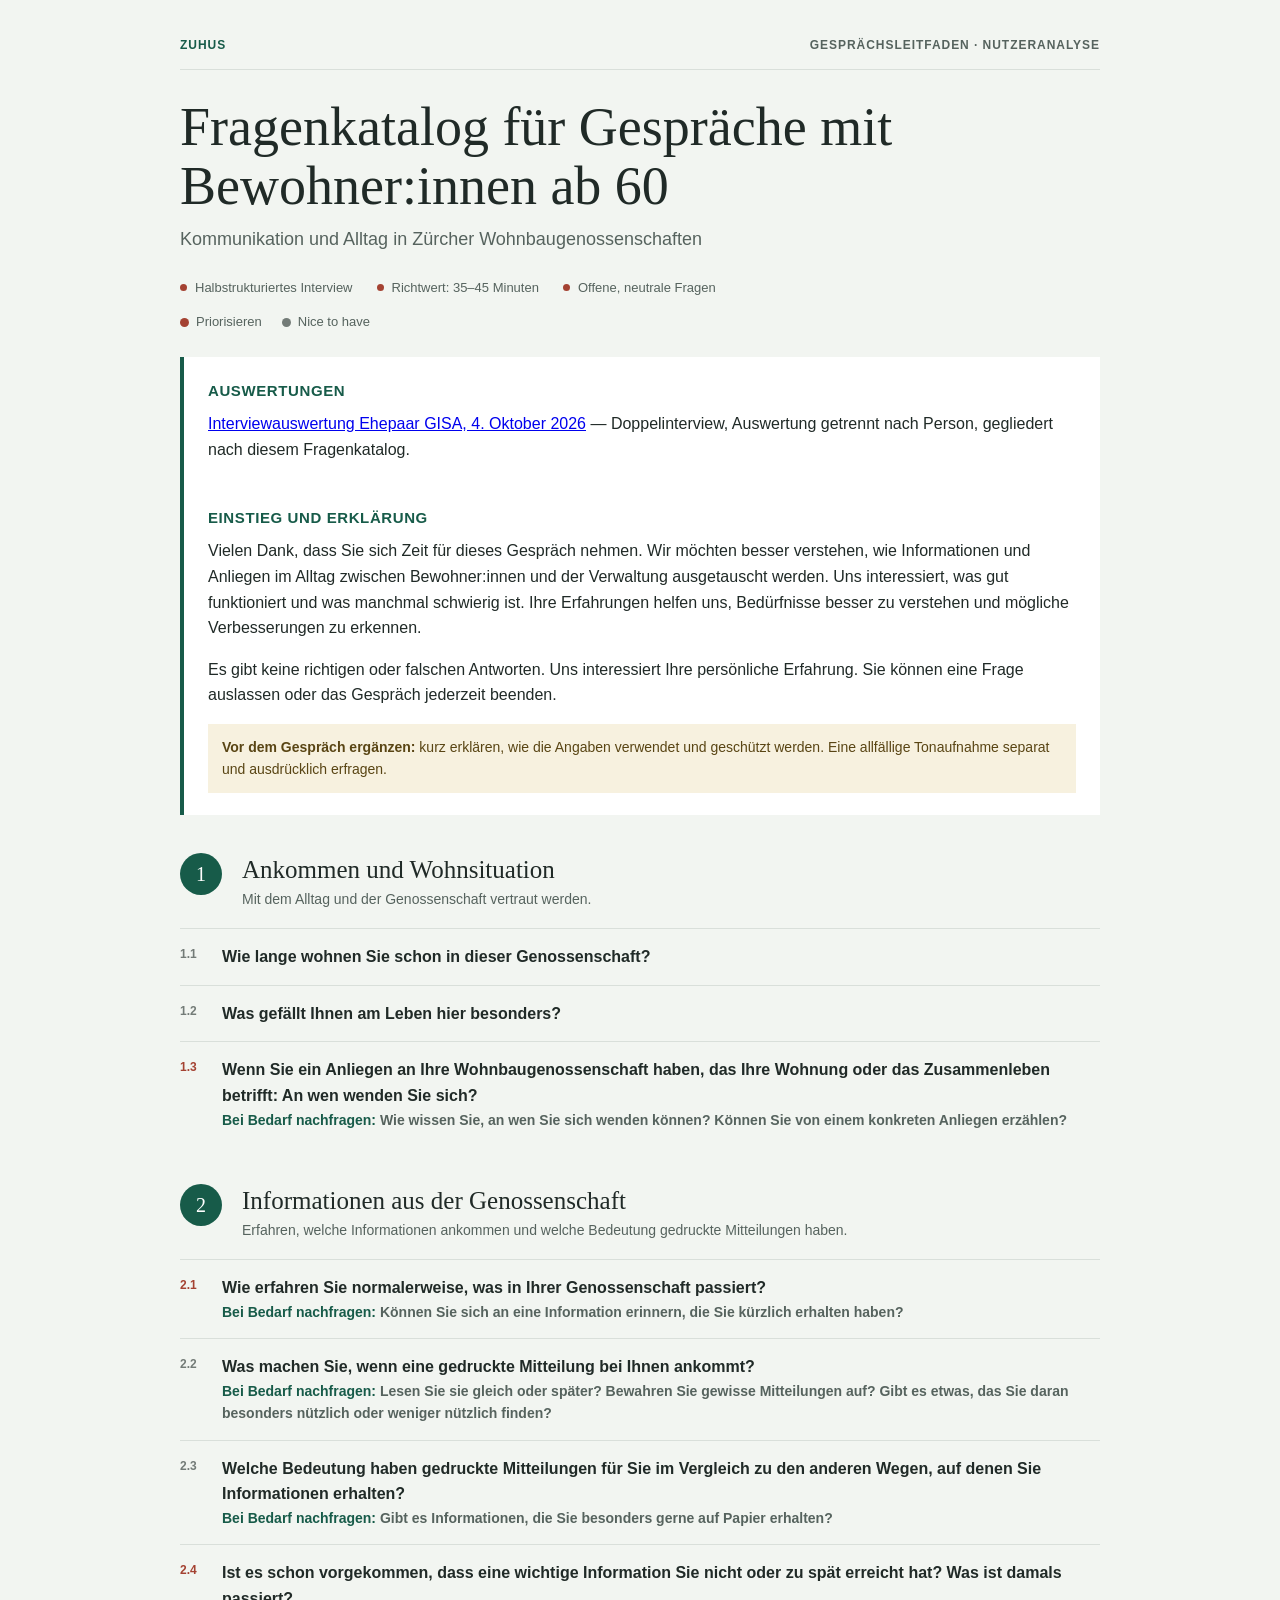
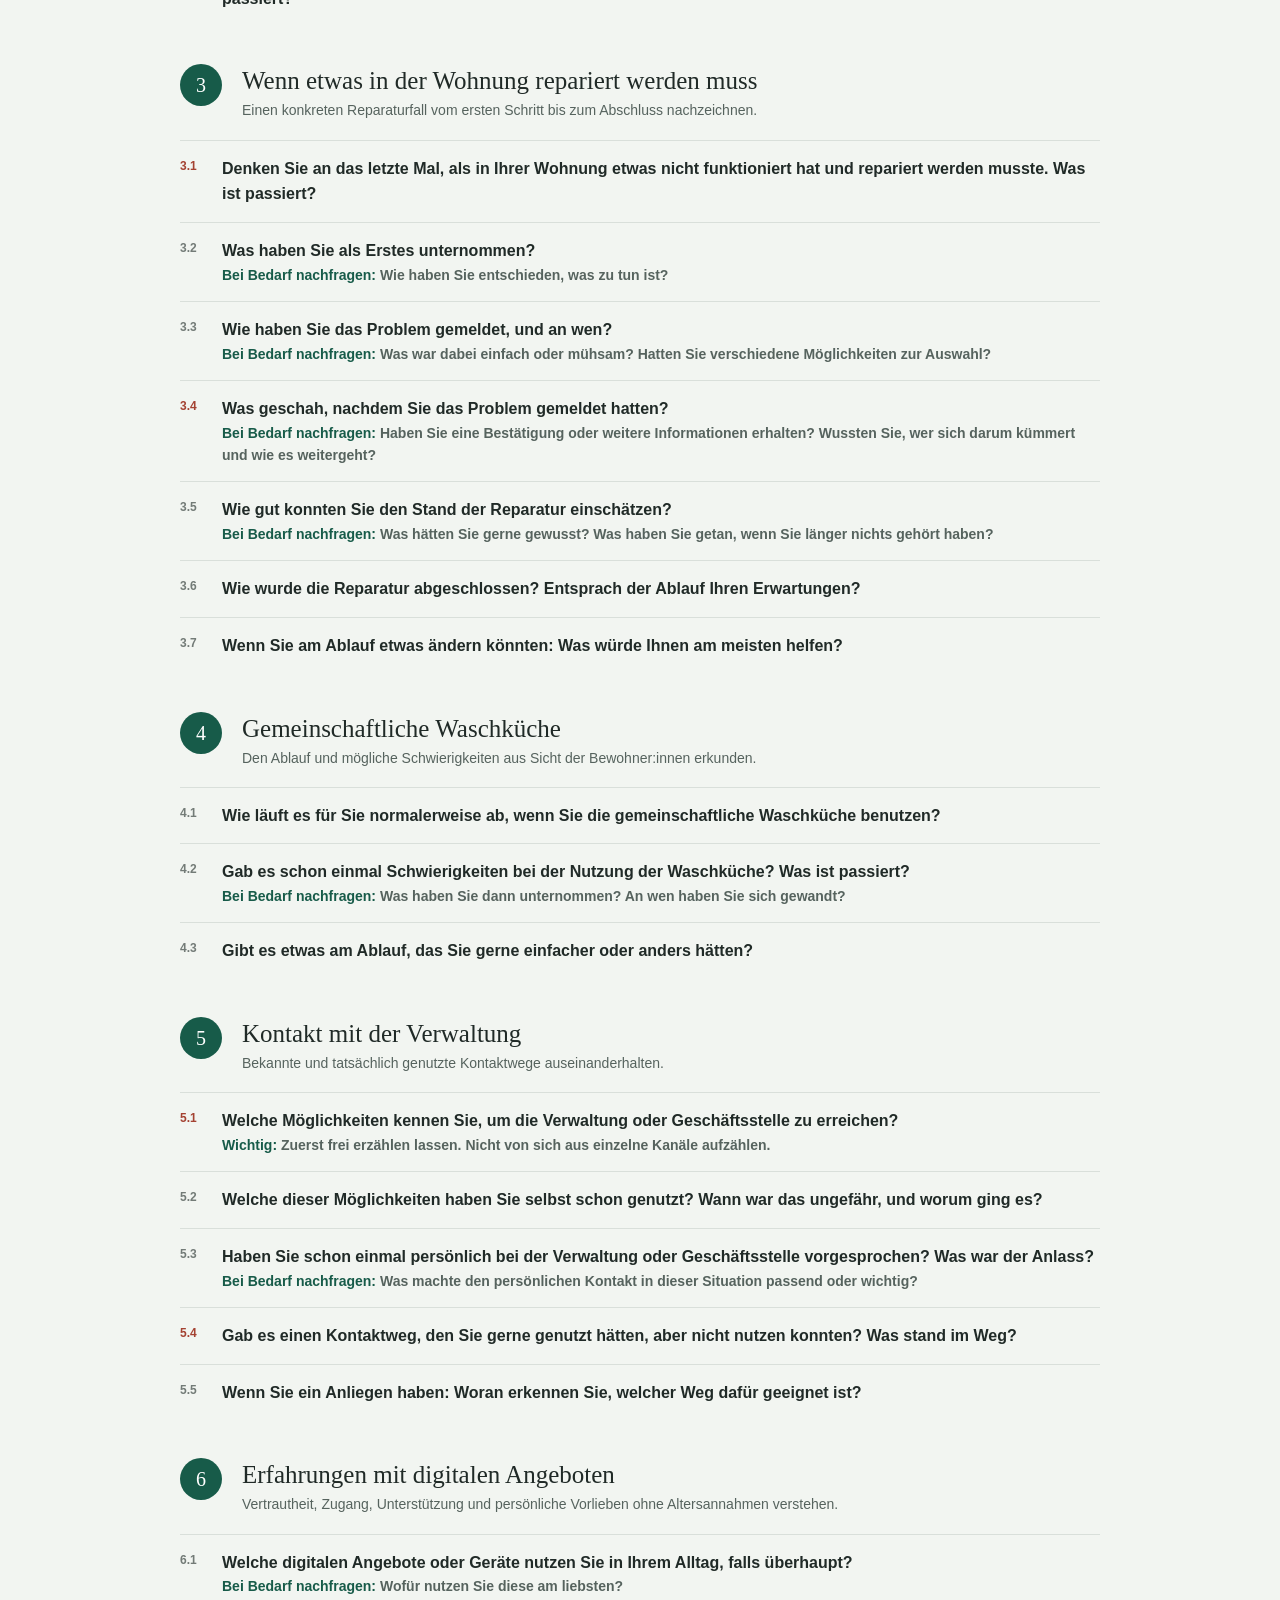
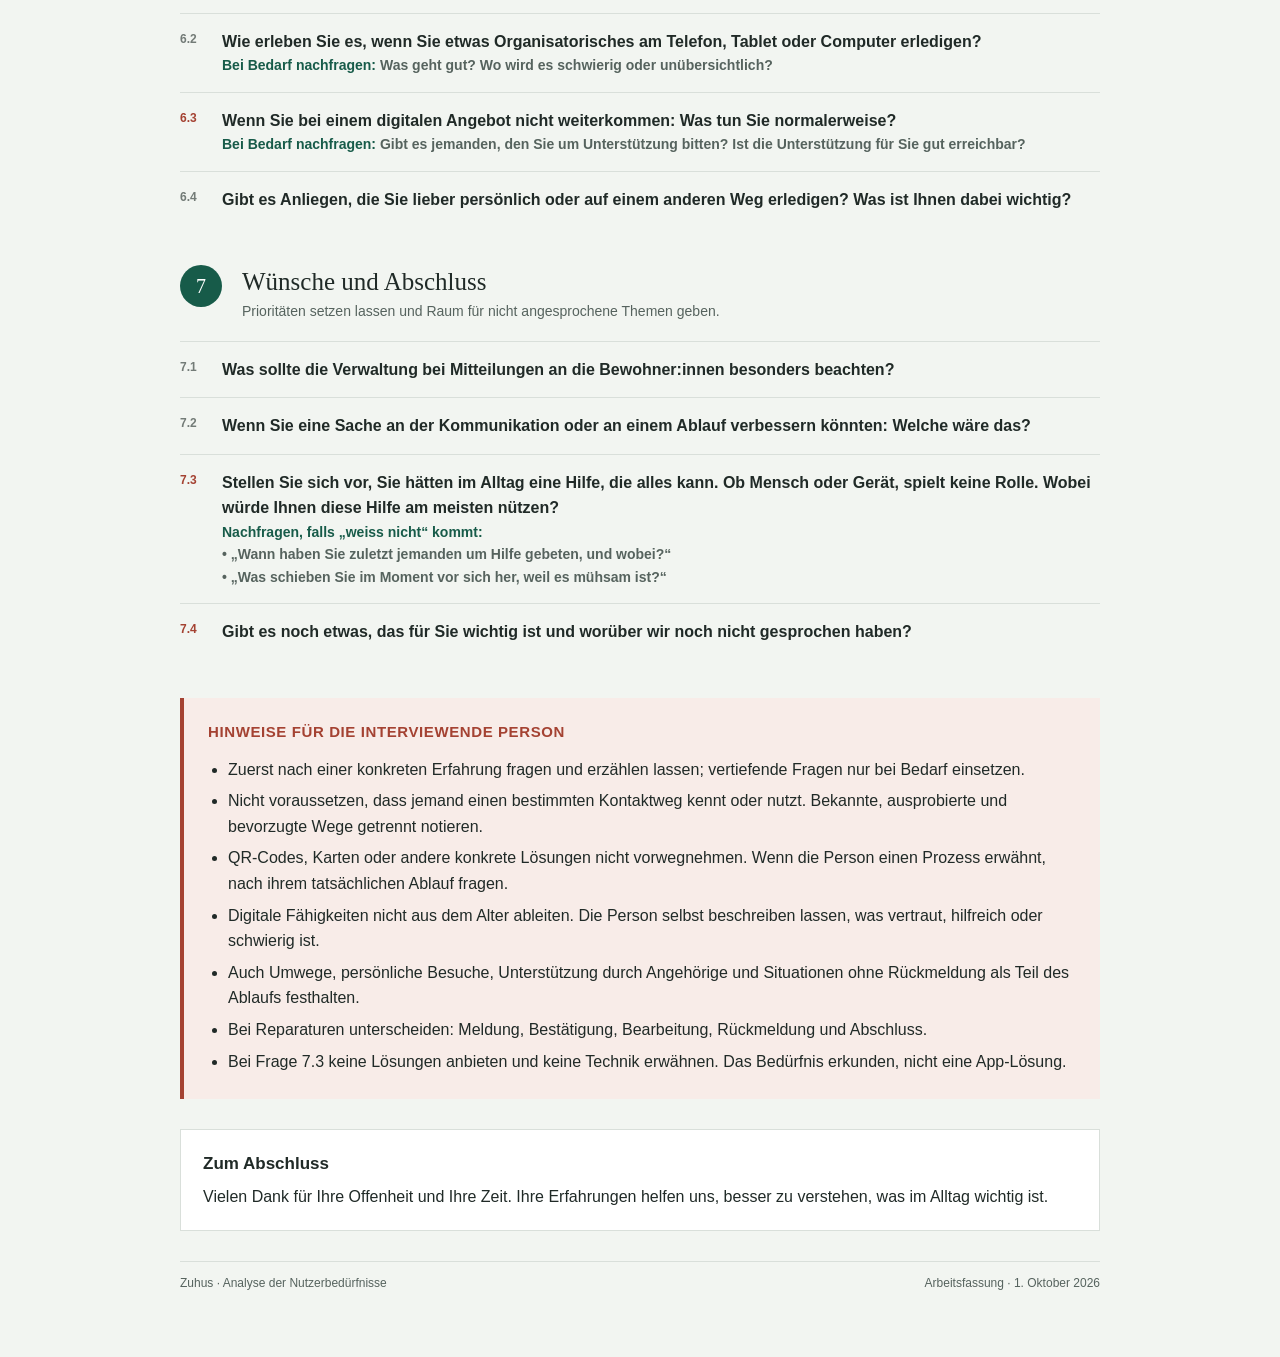
==== commit 25ac3a35: "Interviewauswertung GISA verlinken Startseite erhält eine Karte «Interviews», der Fragenkatalog verl" ====
--- a/docs/interview/index.html
+++ b/docs/interview/index.html
@@ -267,6 +267,11 @@
 			</div>
 		</header>
 
+		<section class="opening" aria-label="Auswertungen">
+			<h2>Auswertungen</h2>
+			<p><a href="20261005_interviewauswertung-gisa-ehepaar-v1_ac.html">Interviewauswertung Ehepaar GISA, 4. Oktober 2026</a> — Doppelinterview, Auswertung getrennt nach Person, gegliedert nach diesem Fragenkatalog.</p>
+		</section>
+
 		<section class="opening" aria-labelledby="opening-title">
 			<h2 id="opening-title">Einstieg und Erklärung</h2>
 			<p>Vielen Dank, dass Sie sich Zeit für dieses Gespräch nehmen. Wir möchten besser verstehen, wie Informationen und Anliegen im Alltag zwischen Bewohner:innen und der Verwaltung ausgetauscht werden. Uns interessiert, was gut funktioniert und was manchmal schwierig ist. Ihre Erfahrungen helfen uns, Bedürfnisse besser zu verstehen und mögliche Verbesserungen zu erkennen.</p>
